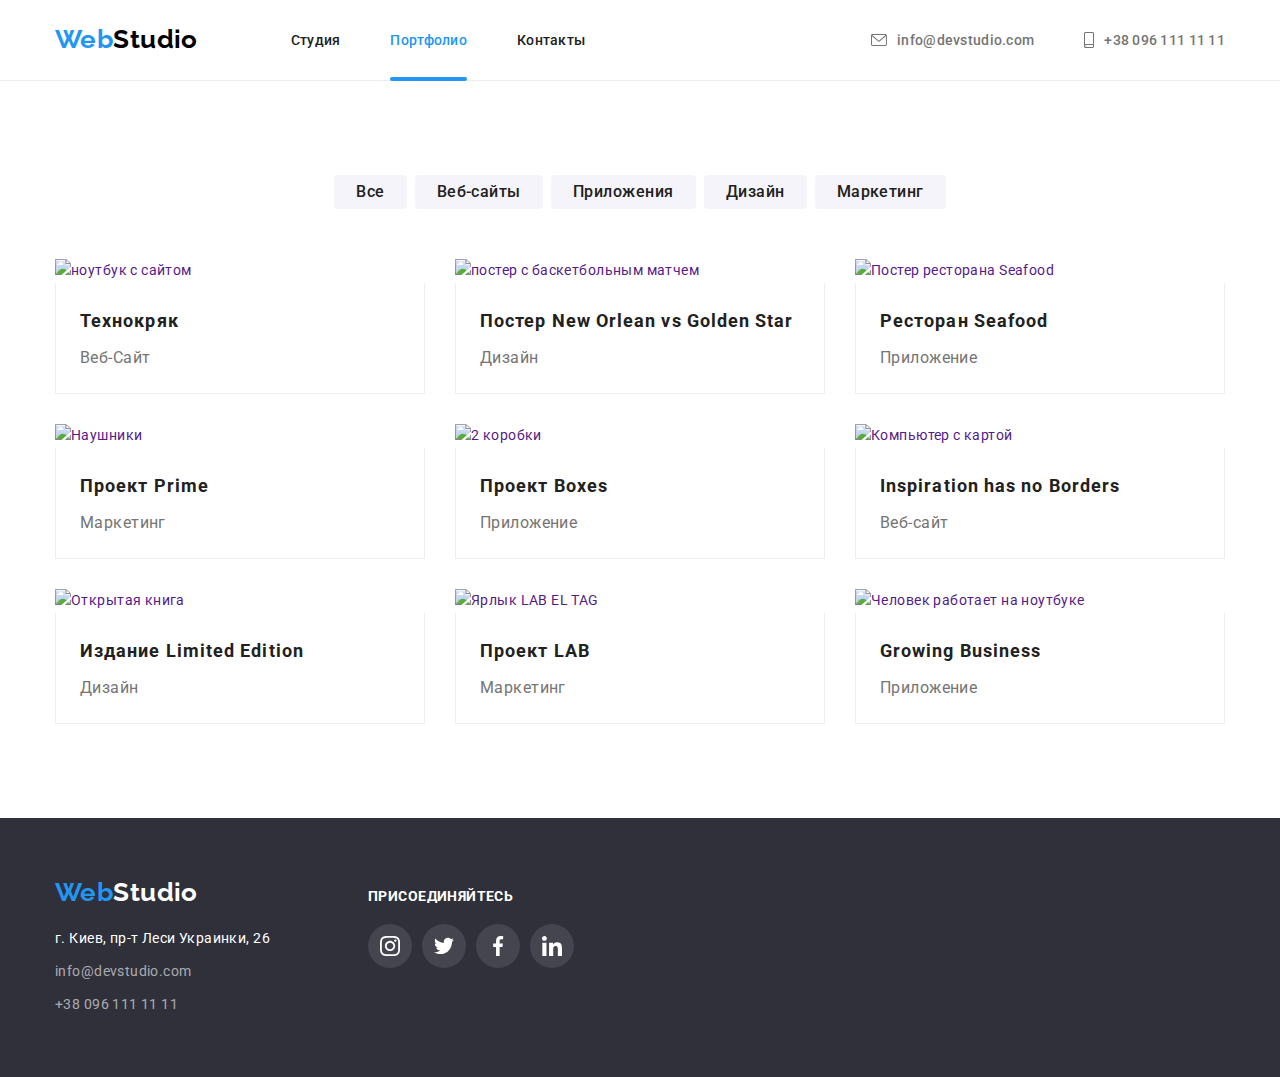
==== portfolio.html @ 6e2f90b4 "clone dz#4" ====
<!DOCTYPE html>
<html lang="ru">

<head>
    <meta charset="UTF-8">
    <meta http-equiv="X-UA-Compatible" content="IE=edge">
    <meta name="viewport" content="width=device-width, initial-scale=1.0">
    <link rel="stylesheet" href="https://cdnjs.cloudflare.com/ajax/libs/modern-normalize/1.0.0/modern-normalize.min.css" />
    <link rel="stylesheet" href="./css/style.css">
    <link rel="preconnect" href="https://fonts.gstatic.com">
    <link href="https://fonts.googleapis.com/css2?family=Raleway:wght@700&family=Roboto:wght@400;500;700;900&display=swap"
        rel="stylesheet">
    <title>WEBStudio</title>
</head>

<body  id="page_top" >
    <!-- шапка -->
    <header class="header">
        <!-- навигация -->
        <div class="container flex">
            <nav class="head-nav flex">
                <a class="logo link" href="./index.html" lang="en"> <span class="logo-web">Web</span>Studio</a>
                <ul class="nav flex list">
                    <li class="nav-item"><a class="item link" href="./index.html">Студия</a></li>
                    <li class="nav-item"><a class="item link current" href="./portfolio.html">Портфолио</a></li>
                    <li class="nav-item"><a class="item link" href="#page_bottom">Контакты</a></li>
                </ul>
            </nav>
            <ul class="head-cont flex list">
                <li class="head-cont-item">
                    <a class="cont flex link" href="mailto:info@devstudio.com">
                        <svg width="16" height="12" class="mail">
                            <use href="./images/icons.svg#icon-mail">
                            </use>
                        </svg>
                        info@devstudio.com</a>
                </li>
                <li class="head-cont-item">
                    <a class="cont flex link" href="tel:+380961111111">
                        <svg width="10" height="16" class="smartphone">
                            <use href="./images/icons.svg#icon-smartphone">
                            </use>
                        </svg>
                        +38 096 111 11 11</a>
                </li>
            </ul>
        </div>
    </header>
        <!-- main content  -->
    <main>
        <!-- filter content section -->
        <section class='section portfolio'>
            <div class="container">
                <!-- hiden title -->
                <h1 class='hiden-title'>Портфолио</h1>
                <h2 class='hiden-title'>Фильтр работ</h2>
                <!-- hiden title -->
                <ul class='portf-buttons flex list'>
                    <li class='buttons'>
                        <button class='button' type="button">Все</button>
                    </li>
                    <li class='buttons'>
                        <button class='button' type="button">Веб-сайты</button>
                    </li>
                    <li class='buttons'>
                        <button class='button' type="button">Приложения</button>
                    </li>
                    <li class='buttons'>
                        <button class='button' type="button">Дизайн</button>
                    </li>
                    <li class='buttons'>
                        <button class='button' type="button">Маркетинг</button>
                    </li>                    
                </ul>
                <ul class='portf flex list'>
                    <li class='portf-item'>
                        <a class="portf-list link" href="">
                            <img class='portf-img' src="./Images/portfolio/technocrack.jpg" alt="ноутбук с сайтом">
                            <div class="card-title">
                                <h3  class='portf-h'>Технокряк</h3>
                                <p class='portf-p'>Веб-Сайт</p>
                            </div>
                        </a>
                    </li>
                    <li class='portf-item'>
                        <a class="portf-list link" href="">
                            <img class='portf-img' src="./Images/portfolio/poster.jpg" alt="постер с баскетбольным матчем">
                            <div class="card-title">
                                <h3 class='portf-h'>Постер New Orlean vs Golden Star</h3>
                                <p class='portf-p'>Дизайн</p>
                            </div>
                        </a>
                    </li>
                    <li class='portf-item'>
                        <a class="portf-list link" href="">
                            <img class='portf-img' src="./Images/portfolio/seafood.jpg" alt="Постер ресторана Seafood">
                            <div class="card-title">
                                <h3 class='portf-h'>Ресторан Seafood</h3>
                                <p class='portf-p'>Приложение</p>
                            </div>
                        </a>
                    </li>
                    <li class='portf-item'>
                        <a class="portf-list link" href="">
                            <img class='portf-img' src="./Images/portfolio/prime.jpg" alt="Наушники">
                            <div class="card-title">
                                <h3 class='portf-h'>Проект Prime</h3>
                                <p class='portf-p'>Маркетинг</p>
                            </div>
                        </a>
                    </li>
                    <li class='portf-item'>
                        <a class="portf-list link" href="">
                            <img class='portf-img' src="./Images/portfolio/boxes.jpg" alt="2 коробки">
                            <div class="card-title">
                                <h3 class='portf-h'>Проект Boxes</h3>
                                <p class='portf-p'>Приложение</p>
                            </div>
                        </a>
                    </li>
                    <li class='portf-item'>
                        <a class="portf-list link" href="">
                            <img class='portf-img' src="./Images/portfolio/noborders.jpg" alt="Компьютер с картой">
                            <div class="card-title">
                                <h3 class='portf-h' lang="en">Inspiration has no Borders</h3>
                                <p class='portf-p'>Веб-сайт</p>
                            </div>
                        </a>
                    </li>
                    <li class='portf-item'>
                        <a class="portf-list link" href="">
                            <img class='portf-img' src="./Images/portfolio/limitededition.jpg" alt="Открытая книга">
                            <div class="card-title">
                                <h3 class='portf-h'>Издание Limited Edition</h3>
                                <p class='portf-p'>Дизайн</p>
                            </div>
                        </a>
                    </li>
                    <li class='portf-item'>
                        <a class="portf-list link" href="">
                            <img class='portf-img' src="./Images/portfolio/lab.jpg" alt="Ярлык LAB EL TAG">
                            <div class="card-title">
                                <h3 class='portf-h'>Проект LAB</h3>
                                <p class='portf-p'>Маркетинг</p>
                            </div>
                        </a>
                    </li>
                    <li class='portf-item'>
                        <a class="portf-list link" href="">
                            <img class='portf-img' src="./Images/portfolio/busines.jpg" alt="Человек работает на ноутбуке">
                            <div class="card-title">
                                <h3 class='portf-h' lang="en">Growing Business</h3>
                                <p class='portf-p'>Приложение</p>
                            </div>
                        </a>
                    </li>
                </ul>
            </div>
        </section>

    </main> 
        <!-- футер -->
    <footer class='footer'>
        <div class="container flex">
            <!-- adress container -->
            <div>
                <a class="logo link" href="#page_top" lang="en"> <span class="logo-web">Web</span>Studio</a>
                <address class='footer-adress'>
                    <ul id="page_bottom" class='adress  list'>
                        <li class='footer-adress-item'>
                            <a class='footer-adress-map link' href="https://goo.gl/maps/jqeXpjSZVA85hrm66"
                                rel="noreferrer noopener">г. Киев, пр-т Леси Украинки, 26</a>
                        </li>
                        <li class='footer-adress-item'>
                            <a class='footer-adress-cont link' href="mailto:info@devstudio.com">info@devstudio.com</a>
                        </li>
                        <li class='footer-adress-item'>
                            <a class='footer-adress-cont link' href="tel:+380961111111">+38 096 111 11 11</a>
                        </li>
                    </ul>
                </address>
            </div>
            <!-- follow container -->
            <div class="footer-follow">
                <h3>присоединяйтесь</h3>
                <ul class="social-list flex">
                    <li class="list">
                        <a class="link-social" href="https://www.instagram.com/">
                            <svg class="icon-social" width="20" height="20">
                                <use href=./images/icons.svg#icon-instagram></use>
                            </svg>
                        </a>
                    </li>
                    <li class="list">
                        <a class="link-social" href="https://twitter.com/">
                            <svg class="icon-social" width="20" height="20">
                                <use href=./images/icons.svg#icon-twitter></use>
                            </svg>
                        </a>
                    </li>
                    <li class="list">
                        <a class="link-social" href="https://www.facebook.com/">
                            <svg class="icon-social" width="20" height="20">
                                <use href=./images/icons.svg#icon-facebook></use>
                            </svg>
                        </a>
                    </li>
                    <li class="list ">
                        <a class="link-social" href="https://www.linkedin.com/">
                            <svg class="icon-social" width="20" height="20">
                                <use href=./images/icons.svg#icon-linkedin></use>
                            </svg>
                        </a>
                    </li>
                </ul>
            </div>
        </div>
    </footer>

</body>

</html>
---- css/style.css ----
/* <================ ""MAIN" content styles==============> */
:root {
  /* Text color variable */
  --text-color-accent: #2196f3;
  --text-color-standart: #757575;
  --text-color-pureblack: #000000;
  --text-color-black: #212121;
  --text-color-white: #ffffff;
  --text-color-address-link: rgba(255, 255, 255, 0.6);

  /* button color variable */

  /* <-------button-hero-----------> */
  --button-backgr-color: #2196f3;
  --button-hero-bacgr-active-color: #188ce8;
  /* <--------button-portfolio-------> */
  --button-bcgr-color: #f5f4fa;
  --button-active-bcgr-color: #2196f3;

  /* background color variable */
  --color-team-backgr: #f5f4fa;
  --color-footer-backgr: #2f303a;
}
/* <===== Плавный скрол между header and footer ====> */

html {
  scroll-behavior: smooth;
}

/*<================ Global stylesheets ===========> */
h1,
h2,
h3,
h4,
h5,
h6,
p,
ul,
li {
  margin: 0;
  padding: 0;
}
img {
  display: block;
}
body {
  font-family: 'Roboto', sans-serif;
  font-style: normal;
  font-weight: normal;
  font-size: 14px;
  line-height: 1.71;
  /* or 171% */
  letter-spacing: 0.03em;

  color: var(--text-color-standart);
}

.hiden-title {
  position: absolute;
  width: 1px;
  height: 1px;
  margin: -1px;
  border: 0;
  padding: 0;

  white-space: nowrap;
  clip-path: inset(100%);
  clip: rect(0 0 0 0);
  overflow: hidden;
}
.link {
  text-decoration: none;
}
.list {
  list-style: none;
}
.flex {
  display: flex;
}
.container {
  width: 1200px;
  padding-left: 15px;
  padding-right: 15px;
  margin-left: auto;
  margin-right: auto;
}
.section {
  padding-top: 94px;
  padding-bottom: 94px;
}
.section-half-bottom {
  padding-top: 94px;
  padding-bottom: 47px;
}
.section-half-top {
  padding-top: 47px;
  padding-bottom: 94px;
}

/*      вариант секции падинга секции wedo 
 .section:nth-child(3) {
  padding-top: 0px;
  padding-bottom: 94px;
*/

/* <=================== page Studio ===================> */

/* <------------------ header ------------------> */
.header {
  background: #ffffff;
  border-bottom: 1px solid #ececec;

  /* padding-top: 24px;
  padding-bottom: 24px; */
}
.header-shadow {
  box-shadow: 0px 4px 4px rgba(0, 0, 0, 0.25);
}

.header .container {
  align-items: center;
}
.head-nav {
  align-items: center;
}
.logo {
  font-family: 'Raleway', sans-serif;
  font-weight: 700;
  font-size: 26px;
  line-height: 1.15;

  display: inline-block;
}
.header .logo {
  color: var(--text-color-pureblack);

  margin-right: 93px;
  padding-top: 24px;
  padding-bottom: 25px;
}
.footer .logo {
  color: var(--text-color-white);

  margin-bottom: 20px;
}
.logo-web {
  color: var(--text-color-accent);
}
/* .nav {
}
.nav-item {
} */
.nav-item + .nav-item {
  margin-left: 50px;
}
.item {
  display: block;
  padding-top: 32px;
  padding-bottom: 32px;

  font-weight: 500;
  line-height: 1.15;
  letter-spacing: 0.02em;

  color: var(--text-color-black);
}
.item:hover,
.item:focus {
  color: var(--text-color-accent);
}

.current {
  position: relative;
  color: var(--text-color-accent);
}
.current:after {
  content: '';
  position: absolute;
  width: 100%;
  height: 4px;
  bottom: -1px;
  left: 0px;

  border-radius: 2px;

  background-color: var(--button-backgr-color);
}
.head-cont {
  margin-left: auto;
}
.cont {
  align-items: center;
  padding-top: 32px;
  padding-bottom: 32px;

  font-weight: 500;
  line-height: 1.15;
  letter-spacing: 0.02em;

  color: var(--text-color-standart);

  /* margin-left: 50px; */
}
.head-cont-item + .head-cont-item {
  margin-left: 50px;
}
.cont:hover,
.cont:focus {
  color: var(--text-color-accent);
}

/* ========================== icons  ================================== */
.mail {
  display: inline-block;
  margin-right: 10px;
  fill: currentcolor;
}

.smartphone {
  display: inline-block;
  margin-right: 10px;
  fill: currentColor;
}

/* <------------------- hero side ----------------> */
.hero {
  margin: 0 auto;
  max-width: 1600px;
  background-image: linear-gradient(
      0deg,
      rgba(47, 48, 58, 0.4),
      rgba(47, 48, 58, 0.4)
    ),
    url(../images/studio/banner.jpg);
  background-position: center;
  background-repeat: no-repeat;
  background-color: #c4c4c4;

  padding-top: 200px;
  padding-bottom: 200px;
}

.hero-title {
  font-weight: 900;
  font-size: 44px;
  line-height: 1.36;
  /* or 136% */
  text-align: center;
  letter-spacing: 0.06em;
  text-transform: uppercase;

  color: var(--text-color-white);

  width: 696px;
  margin-left: auto;
  margin-right: auto;
  margin-bottom: 30px;
}
.hero .container {
  text-align: center;
}
.hero-button {
  font-family: inherit;
  font-weight: 700;
  font-size: 16px;
  line-height: 1.87;
  /* identical to box height, or 187% */

  letter-spacing: 0.06em;
  color: var(--text-color-white);
  background-color: var(--button-backgr-color);
  cursor: pointer;

  display: inline-block;
  padding: 10px 32px;
  border: transparent;
  border-radius: 4px;
  box-shadow: 0px 4px 4px rgba(0, 0, 0, 0.15);
}
.hero-button:hover,
.hero-button:focus {
  color: var(--text-color-white);
  background-color: var(--button-hero-bacgr-active-color);
}
/* <----------------webstudio prefs -----------------> */
/*  ======== Вариант расположения элементов №1 =========
 .prefs {
  justify-content: space-between;
} */

/* ========= Вариант расположения элементов №2 ========== */
/* .prefs {
} */

.container .prefs {
  padding-bottom: 0;
  margin-top: -30px;
  margin-left: -30px;
}

.prefs-item {
  /* width: 270px; */
  width: calc((100% - 120px) / 4);
  margin-top: 30px;
  margin-left: 30px;
}

/*  =========== Вариант расположения элементов №3 ========
.prefs-item + .prefs-item {
  margin-left: 30px;
} */
.prefs-bg {
  display: flex;
  align-items: center;
  justify-content: center;
  width: 270px;
  height: 120px;
  border-radius: 4px;
  margin-bottom: 30px;

  background-color: var(--button-bcgr-color);
}
/* .prefs-bg .icon {
  width: 70px;
  height: 70px;
} */

.prefs-item-h {
  font-size: 14px;
  font-weight: 700;
  line-height: 1.15;
  text-transform: uppercase;

  color: var(--text-color-black);

  margin-bottom: 10px;
}

/* .prefs-item-p {
   this style's in our body 
} */

/* <------------------- what we do ------------------> */
/* .what-wedo {
} */

.wedo-h {
  font-weight: 700;
  font-size: 36px;
  line-height: 1.16;
  text-align: center;

  color: var(--text-color-black);

  margin-bottom: 50px;
}

.wedo {
  flex-wrap: wrap;

  margin-top: -30px;
  margin-left: -30px;
}

.wedo-item {
  width: calc((100% - 90px) / 3);
  margin-top: 30px;
  margin-left: 30px;
}

/* =========== Вариант расположения элементов №2 ========
.wedo {
  justify-content: space-between;
} 
.wedo-item {

}*/

/*  =========== Вариант расположения элементов №3 =======
.wedo-item {
  margin-bottom: 30px;
}
.wedo-item + .wedo-item {
  margin-left: 30px;
}

.wedo-item:nth-child(3n + 1) {
  margin-left: 0;
}
.wedo-item:nth-last-child(-n + 3) {
  margin-bottom: 0;
} */

/* <-------------------our team-------------------> */
.our-team {
  background-color: var(--color-team-backgr);
}
.team-h {
  font-weight: 700;
  font-size: 36px;
  line-height: 1.16;
  text-align: center;

  color: var(--text-color-black);

  margin-bottom: 50px;
}
.team {
  flex-wrap: wrap;
  align-items: flex-start;
  margin-top: -30px;
  margin-left: -30px;
}

.team-item {
  background-color: #ffffff;

  width: calc((100% - 120px) / 4);
  margin-top: 30px;
  margin-left: 30px;
  border-radius: 0px 0px 4px 4px;
  box-shadow: 0px 1px 3px rgba(0, 0, 0, 0.12), 0px 1px 1px rgba(0, 0, 0, 0.14),
    0px 2px 1px rgba(0, 0, 0, 0.2);
}
/* =========== Вариант расположения элементов №2 =======
.team {
  flex-wrap: wrap;
  align-items: flex-start;
  justify-content: space-between; 
}*/

/* =========== Вариант расположения элементов №3 =======
.team-item {
  outline: 1px solid orange; 
  box-shadow: 0px 1px 3px rgba(0, 0, 0, 0.12), 0px 1px 1px rgba(0, 0, 0, 0.14),
    0px 2px 1px rgba(0, 0, 0, 0.2);
  border-radius: 0px 0px 4px 4px;

  margin-bottom: 30px;
}

.team-item + .team-item {
  margin-left: 30px;
}
.team-item:nth-child(4n + 1) {
  margin-left: 0;
}
.team-item:nth-last-child(-n + 4) {
  margin-bottom: 0;
}
*/

/* .team-item-i {
} */

.team-description {
  padding: 30px 32px;
}
.team-item-h {
  font-weight: 500;
  font-size: 16px;
  line-height: 1.2;
  /*---------------- identical to box height ????????????? */
  text-align: center;

  color: var(--text-color-black);

  display: block;
  margin-bottom: 10px;
}
.team-item-p {
  font-size: 16px;
  line-height: 1.2;
  text-align: center;

  color: var(--text-color-standart);

  display: block;
  margin-bottom: 16px;
}

.social-list {
  align-items: center;
}
.social-list li {
  border-radius: 50%;
}

.social-list li:not(:last-child) {
  margin-right: 10px;
}
/* .social-list li:hover,
.social-list li:focus {
} */
.link-social {
  display: flex;
  justify-content: center;
  align-items: center;
  border-radius: 50%;
  width: 44px;
  height: 44px;

  fill: #afb1b8;
  background-color: transparent;
}

.link-social:hover,
.link-social:focus {
  background-color: var(--button-active-bcgr-color);
  fill: var(--text-color-white);
}

/* <------------------------ Clients ------------------------------->*/
.section-clients {
  padding-top: 94px;
  padding-bottom: 91px;
}
.clients-h {
  font-weight: 700;
  font-size: 36px;
  line-height: 1.16;
  text-align: center;
  letter-spacing: 0.03em;
  color: var(--text-color-black);

  margin-bottom: 50px;
}

.logo-clients {
  display: block;
}
.logo-clients:not(:last-child) {
  margin-right: 30px;
}

.logo-clients:hover,
.logo-clients:focus {
  border-color: var(--button-active-bcgr-color);
}

.icon-clients {
  display: flex;
  justify-content: center;
  align-items: center;
  width: 170px;
  height: 92px;

  border: 1px solid #afb1b8;
  border-radius: 4px;

  fill: #afb1b8;
}
.icon-clients:hover,
.icon-clients:focus {
  border-color: var(--button-active-bcgr-color);
  fill: var(--text-color-accent);
}

/* <--------------------footer-------------------> */
.footer {
  background-color: var(--color-footer-backgr);

  padding-top: 60px;
  padding-bottom: 60px;
}

.footer .container {
  align-items: baseline;
}

.footer-adress {
  max-width: 240px;
}
/* .adress {
} */
.footer-adress-item {
  display: inline-block;
  margin-bottom: 9px;
  /* or 171% */
}
.footer-adress-item:last-child {
  margin-bottom: 0;
  /* or 171% */
}
.footer-adress-map {
  font-style: normal;
  /* or 171% */

  color: var(--text-color-white);
}
.footer-adress-map:hover,
.footer-adress-map:focus {
  color: var(--text-color-accent);
}
.footer-adress-cont {
  font-style: normal;

  color: var(--text-color-address-link);
}
.footer-adress-cont:hover,
.footer-adress-cont:focus {
  color: var(--text-color-accent);
}

.footer-follow {
  margin-left: 73px;
}

.footer-follow h3 {
  font-weight: 700;
  font-size: 14px;
  line-height: 1.15;
  letter-spacing: 0.03em;
  text-transform: uppercase;

  color: var(--text-color-white);

  margin-bottom: 20px;
}

.footer-follow .list {
  background-color: rgba(255, 255, 255, 0.1);
}

.footer-follow .link-social {
  fill: var(--text-color-white);
}

/* <==========  page Portfolio "different styles" ========> */

/* <---------portfolio buttons --------> */
.portf-buttons {
  justify-content: center;
  flex-wrap: wrap;
  margin-top: -8px;
  margin-left: -8px;
  margin-bottom: 50px;
}
.buttons {
  margin-top: 8px;
  margin-left: 8px;
}
/* .button {
} */

/* ========== Вариант расположения элементов №2 ========== 
.buttons {
  margin-bottom: 8px;
}
.buttons + .buttons {
  margin-left: 8px;
}

.buttons:nth-child(9n + 1) {
  margin-left: 0;
}
.buttons:nth-last-child(-n + 9) {
  margin-bottom: 0;
} */

.button {
  font-family: 'Roboto', sans-serif;
  font-weight: 500;
  font-size: 16px;
  line-height: 1.62;
  /* identical to box height, or 162% */
  text-align: center;
  letter-spacing: 0.03em;

  color: var(--text-color-black);
  background-color: var(--button-bcgr-color);

  display: inline-block;
  border: transparent;
  border-radius: 4px;
  padding-top: 4px;
  padding-bottom: 4px;
  padding-left: 22px;
  padding-right: 22px;
  cursor: pointer;
}

.button:hover,
.button:focus {
  color: var(--text-color-white);
  background-color: var(--button-active-bcgr-color);
  box-shadow: 0px 3px 1px rgba(0, 0, 0, 0.1), 0px 1px 2px rgba(0, 0, 0, 0.08),
    0px 2px 2px rgba(0, 0, 0, 0.12);
}

/* <-----------portfolio card list-----------> */

/* .portfolio {
} */

.portf {
  flex-wrap: wrap;
  align-items: flex-start;
  margin-top: -30px;
  margin-left: -30px;
}

.portf-item {
  margin-top: 30px;
  margin-left: 30px;
}

.portf-list {
  width: calc((1200px - 90px) / 3);
  display: block;
}

.portf-list:hover,
.portf-list:focus {
  box-shadow: 0px 1px 1px rgba(0, 0, 0, 0.12), 0px 4px 4px rgba(0, 0, 0, 0.06),
    1px 4px 6px rgba(0, 0, 0, 0.16);
}

/*========== Вариант расположения элементов №2 ==========
.portf-item {
  display: block;
  width: calc((100% - 60px) / 3);
  border: 1px solid #eeeeee;
  margin-bottom: 30px;
}
.portf-item + .portf-item {
  margin-left: 30px;
}
.portf-item:nth-child(3n + 1) {
  margin-left: 0px;
}
.portf-item:nth-last-child(-n + 3) {
  margin-bottom: 0px;
} */

/* .portf-img {
} */

.card-title {
  padding-top: 20px;
  padding-bottom: 20px;
  padding-left: 24px;
  padding-right: 24px;

  border-right: 1px solid #eeeeee;
  border-bottom: 1px solid #eeeeee;
  border-left: 1px solid #eeeeee;
}
.portf-h {
  font-weight: 700;
  font-size: 18px;
  line-height: 2;
  letter-spacing: 0.06em;

  color: var(--text-color-black);

  margin-bottom: 4px;
  display: block;
}
.portf-p {
  display: block;
  font-size: 16px;
  line-height: 1.87;

  color: var(--text-color-standart);
}
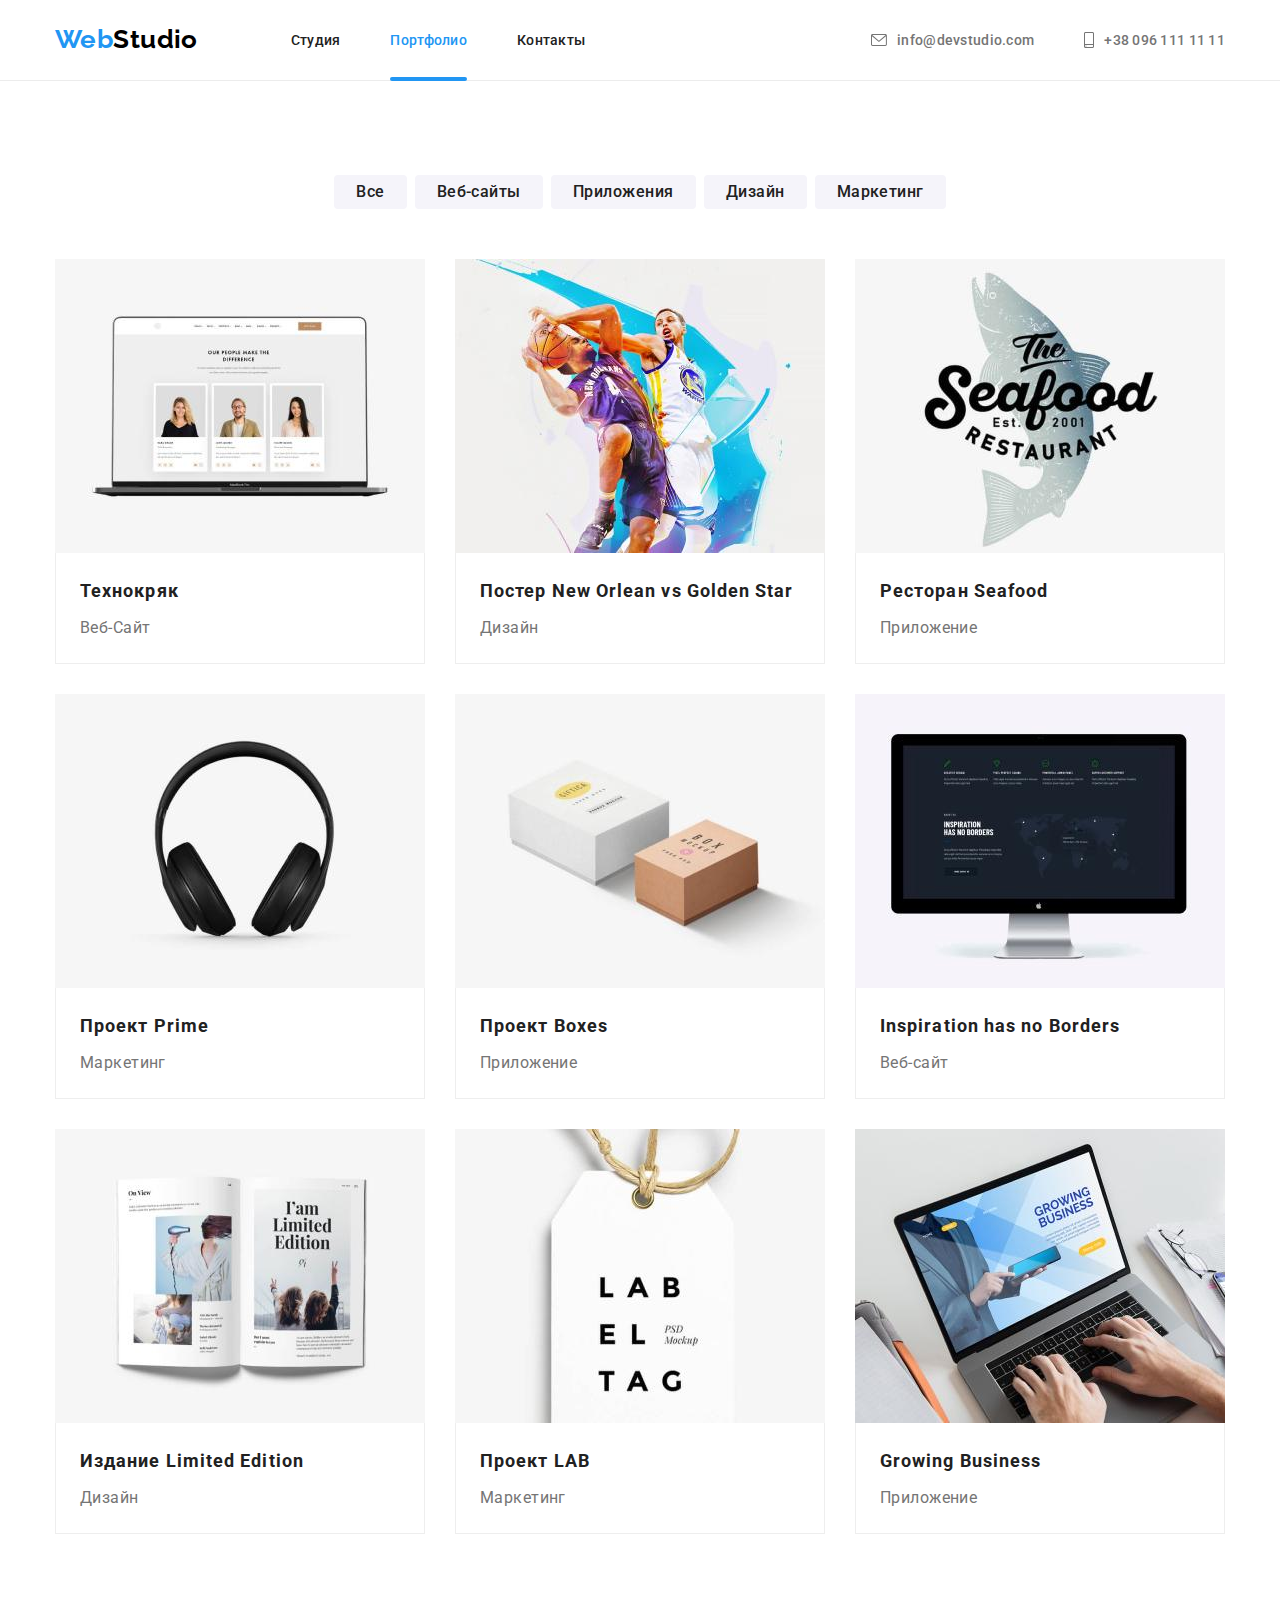
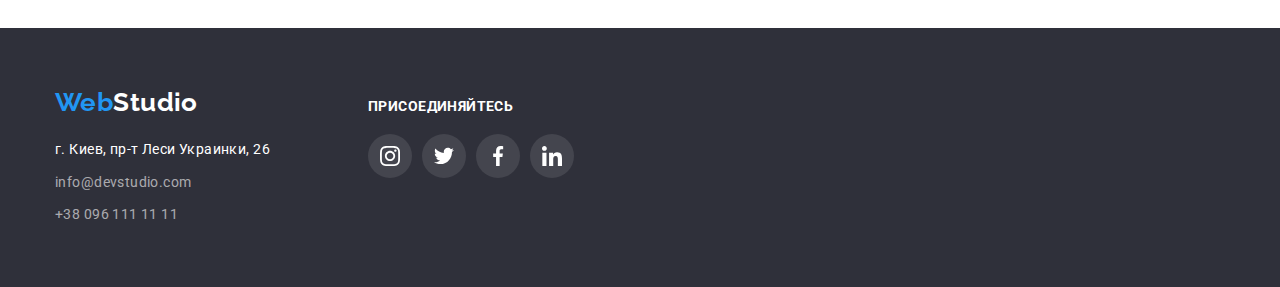
==== commit c80775d9: "Portfolio complete!" ====
--- a/portfolio.html
+++ b/portfolio.html
@@ -75,7 +75,11 @@
                 <ul class='portf flex list'>
                     <li class='portf-item'>
                         <a class="portf-list link" href="">
-                            <img class='portf-img' src="./Images/portfolio/technocrack.jpg" alt="ноутбук с сайтом">
+                            <div class="card-main">
+                                <img class='portf-img' src="./images/portfolio/technocrack.jpg" alt="ноутбук с сайтом">
+                                <p class="portf-anim">Технокряк это современная площадка распространения коронавируса. Компании используют эту платформу для цифрового шпионажа и атак на защищённые сервера конкурентов.Технокряк это современная площадка распространения коронавируса. Компании используют эту платформу для цифрового шпионажа и атак на защищённые сервера конкурентов.Технокряк это современная площадка распространения коронавируса. Компании используют эту платформу для цифрового  шпионажа и атак на защищённые сервера конкурентов.Технокряк это современная площадка распространения коронавируса. Компании используют эту платформу для цифрового     шпионажа и атак на защищённые сервера конкурентов.
+                                    </p>
+                            </div>
                             <div class="card-title">
                                 <h3  class='portf-h'>Технокряк</h3>
                                 <p class='portf-p'>Веб-Сайт</p>
@@ -84,7 +88,12 @@
                     </li>
                     <li class='portf-item'>
                         <a class="portf-list link" href="">
-                            <img class='portf-img' src="./Images/portfolio/poster.jpg" alt="постер с баскетбольным матчем">
+                            <div class="card-main">                            
+                                <img class='portf-img' src="./images/portfolio/poster.jpg" alt="постер с баскетбольным матчем">
+                                <p class="portf-anim">Технокряк это современная площадка распространения коронавируса. Компании используют эту платформу для цифрового
+                                шпионажа и атак на защищённые сервера конкурентов.
+                                </p>
+                            </div>
                             <div class="card-title">
                                 <h3 class='portf-h'>Постер New Orlean vs Golden Star</h3>
                                 <p class='portf-p'>Дизайн</p>
@@ -93,7 +102,12 @@
                     </li>
                     <li class='portf-item'>
                         <a class="portf-list link" href="">
-                            <img class='portf-img' src="./Images/portfolio/seafood.jpg" alt="Постер ресторана Seafood">
+                            <div class="card-main">
+                                <img class='portf-img' src="./images/portfolio/seafood.jpg" alt="Постер ресторана Seafood">
+                                <p class="portf-anim">Технокряк это современная площадка распространения коронавируса. Компании используют эту платформу для цифрового
+                                    шпионажа и атак на защищённые сервера конкурентов.
+                                    </p>
+                            </div>
                             <div class="card-title">
                                 <h3 class='portf-h'>Ресторан Seafood</h3>
                                 <p class='portf-p'>Приложение</p>
@@ -102,7 +116,12 @@
                     </li>
                     <li class='portf-item'>
                         <a class="portf-list link" href="">
-                            <img class='portf-img' src="./Images/portfolio/prime.jpg" alt="Наушники">
+                            <div class="card-main">
+                                <img class='portf-img' src="./images/portfolio/prime.jpg" alt="Наушники">
+                                <p class="portf-anim">Технокряк это современная площадка распространения коронавируса. Компании используют эту платформу для цифрового
+                                    шпионажа и атак на защищённые сервера конкурентов.
+                                    </p>
+                            </div>
                             <div class="card-title">
                                 <h3 class='portf-h'>Проект Prime</h3>
                                 <p class='portf-p'>Маркетинг</p>
@@ -111,7 +130,12 @@
                     </li>
                     <li class='portf-item'>
                         <a class="portf-list link" href="">
-                            <img class='portf-img' src="./Images/portfolio/boxes.jpg" alt="2 коробки">
+                            <div class="card-main">
+                                <img class='portf-img' src="./images/portfolio/boxes.jpg" alt="2 коробки">
+                                <p class="portf-anim">Технокряк это современная площадка распространения коронавируса. Компании используют эту платформу для цифрового
+                                    шпионажа и атак на защищённые сервера конкурентов.
+                                    </p>
+                            </div>
                             <div class="card-title">
                                 <h3 class='portf-h'>Проект Boxes</h3>
                                 <p class='portf-p'>Приложение</p>
@@ -120,7 +144,12 @@
                     </li>
                     <li class='portf-item'>
                         <a class="portf-list link" href="">
-                            <img class='portf-img' src="./Images/portfolio/noborders.jpg" alt="Компьютер с картой">
+                            <div class="card-main">
+                                <img class='portf-img' src="./images/portfolio/noborders.jpg" alt="Компьютер с картой">
+                                <p class="portf-anim">Технокряк это современная площадка распространения коронавируса. Компании используют эту платформу для цифрового
+                                    шпионажа и атак на защищённые сервера конкурентов.
+                                    </p>
+                            </div>
                             <div class="card-title">
                                 <h3 class='portf-h' lang="en">Inspiration has no Borders</h3>
                                 <p class='portf-p'>Веб-сайт</p>
@@ -129,7 +158,12 @@
                     </li>
                     <li class='portf-item'>
                         <a class="portf-list link" href="">
-                            <img class='portf-img' src="./Images/portfolio/limitededition.jpg" alt="Открытая книга">
+                            <div class="card-main">
+                                <img class='portf-img' src="./images/portfolio/limitededition.jpg" alt="Открытая книга">
+                                <p class="portf-anim">Технокряк это современная площадка распространения коронавируса. Компании используют эту платформу для цифрового
+                                    шпионажа и атак на защищённые сервера конкурентов.
+                                    </p>
+                            </div>
                             <div class="card-title">
                                 <h3 class='portf-h'>Издание Limited Edition</h3>
                                 <p class='portf-p'>Дизайн</p>
@@ -138,7 +172,12 @@
                     </li>
                     <li class='portf-item'>
                         <a class="portf-list link" href="">
-                            <img class='portf-img' src="./Images/portfolio/lab.jpg" alt="Ярлык LAB EL TAG">
+                            <div class="card-main">
+                            <img class='portf-img' src="./images/portfolio/lab.jpg" alt="Ярлык LAB EL TAG">
+                            <p class="portf-anim">Технокряк это современная площадка распространения коронавируса. Компании используют эту платформу для цифрового
+                                шпионажа и атак на защищённые сервера конкурентов.
+                                </p>
+                            </div>
                             <div class="card-title">
                                 <h3 class='portf-h'>Проект LAB</h3>
                                 <p class='portf-p'>Маркетинг</p>
@@ -147,7 +186,12 @@
                     </li>
                     <li class='portf-item'>
                         <a class="portf-list link" href="">
-                            <img class='portf-img' src="./Images/portfolio/busines.jpg" alt="Человек работает на ноутбуке">
+                            <div class="card-main">
+                            <img class='portf-img' src="./images/portfolio/busines.jpg" alt="Человек работает на ноутбуке">
+                            <p class="portf-anim">Технокряк это современная площадка распространения коронавируса. Компании используют эту платформу для цифрового
+                                шпионажа и атак на защищённые сервера конкурентов.
+                                </p>
+                            </div>
                             <div class="card-title">
                                 <h3 class='portf-h' lang="en">Growing Business</h3>
                                 <p class='portf-p'>Приложение</p>
--- a/css/style.css
+++ b/css/style.css
@@ -366,8 +366,27 @@
   width: calc((100% - 90px) / 3);
   margin-top: 30px;
   margin-left: 30px;
-}
-
+
+  position: relative;
+}
+
+.wedo-p {
+  font-weight: 700;
+  font-size: 14px;
+  line-height: 1.15;
+  text-align: center;
+  letter-spacing: 0.03em;
+  text-transform: uppercase;
+
+  color: var(--text-color-white);
+  background-color: rgba(47, 48, 58, 0.8);
+
+  position: absolute;
+  width: 100%;
+  bottom: 0;
+
+  padding: 27px 82px;
+}
 /* =========== Вариант расположения элементов №2 ========
 .wedo {
   justify-content: space-between;
@@ -764,3 +783,46 @@
 
   color: var(--text-color-standart);
 }
+
+.card-main {
+  position: relative;
+  overflow: hidden;
+}
+
+.portf-anim {
+  position: absolute;
+  top: 0;
+  left: 0;
+  overflow: auto;
+
+  transform: translatey(100%);
+  transition-duration: 250ms;
+  transition-timing-function: cubic-bezier(0.4, 0, 0.2, 1);
+
+  padding: 63px 24px;
+  width: 100%;
+  height: 100%;
+  background-color: rgba(33, 150, 243, 0.9);
+
+  font-size: 18px;
+  line-height: 1.56;
+  letter-spacing: 0.03em;
+  color: var(--text-color-white);
+}
+
+.portf-list:hover .portf-anim,
+.portf-list:focus .portf-anim {
+  transform: translatey(0);
+  visibility: visible;
+}
+
+.backdrop {
+  position: fixed;
+  width: 100vw;
+  height: 100vh;
+
+  background-color: rgba(0, 0, 0, 0.2);
+}
+
+.modal {
+}
